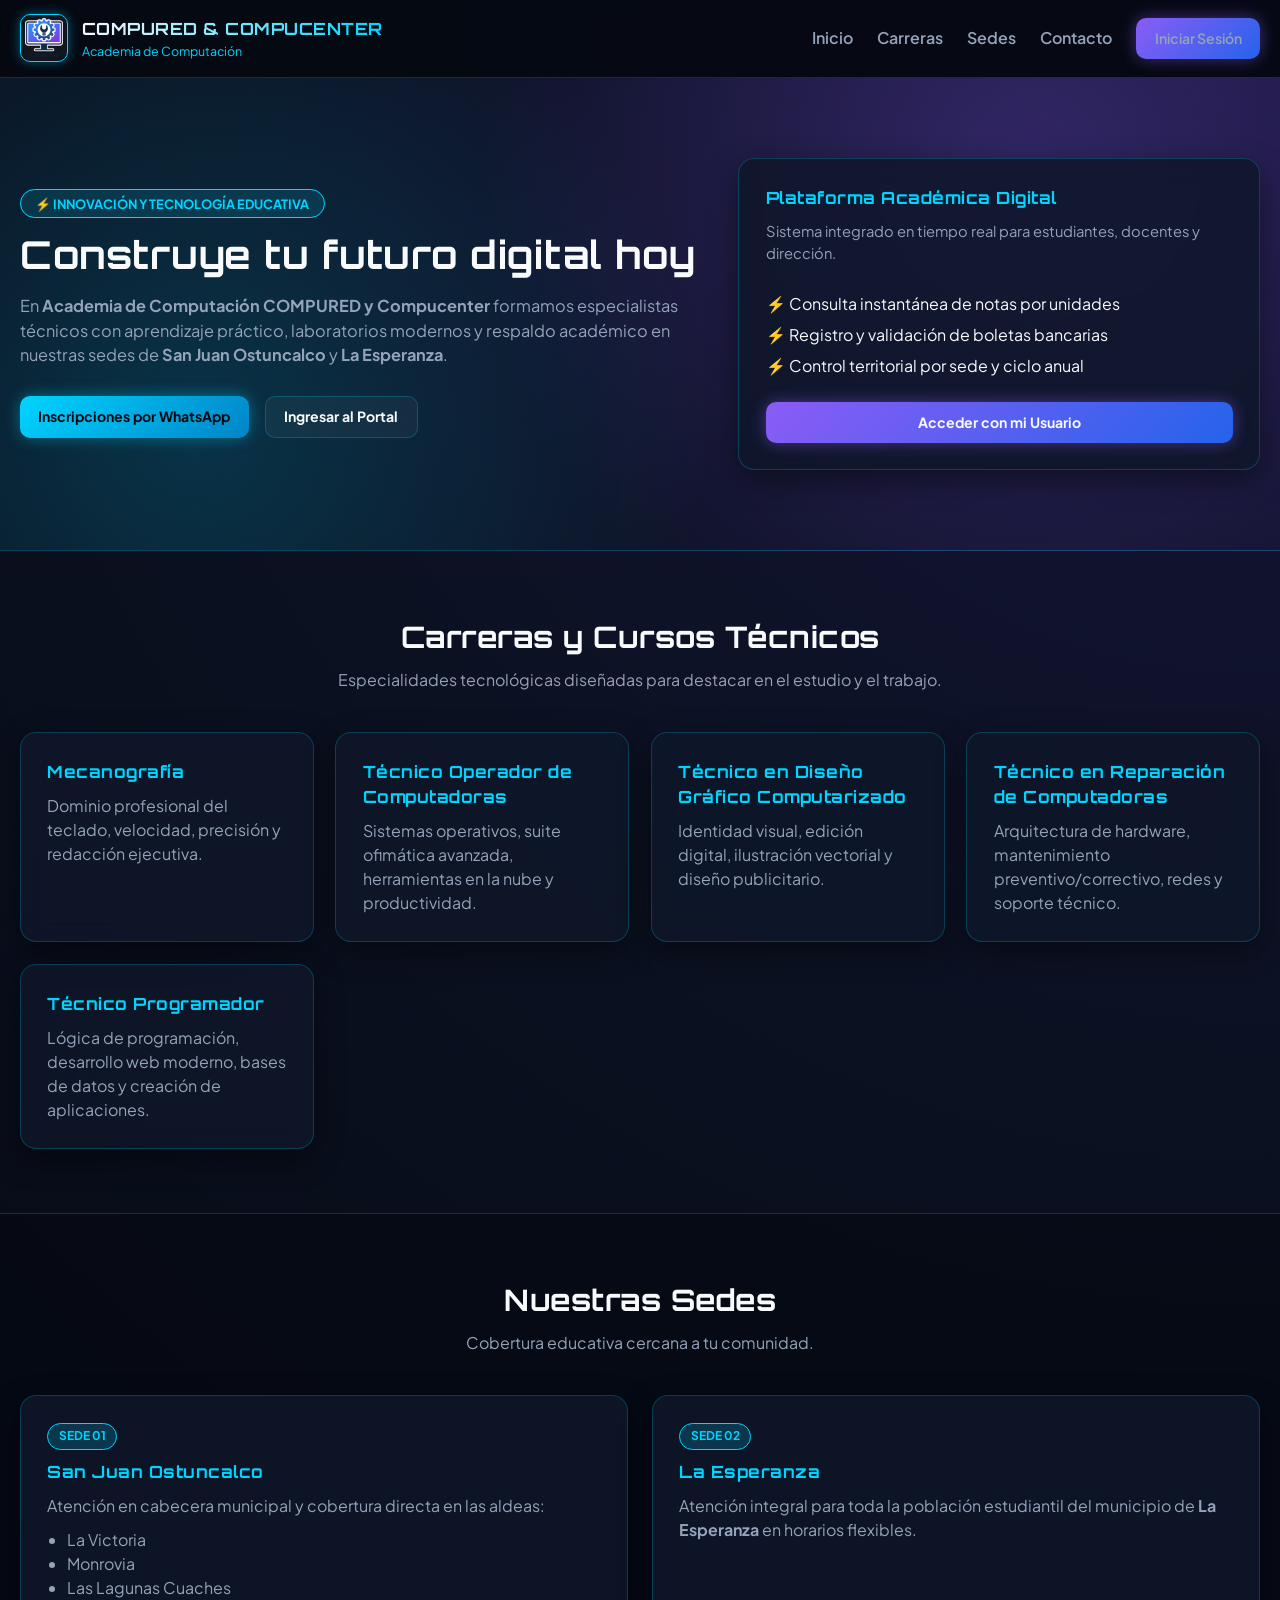
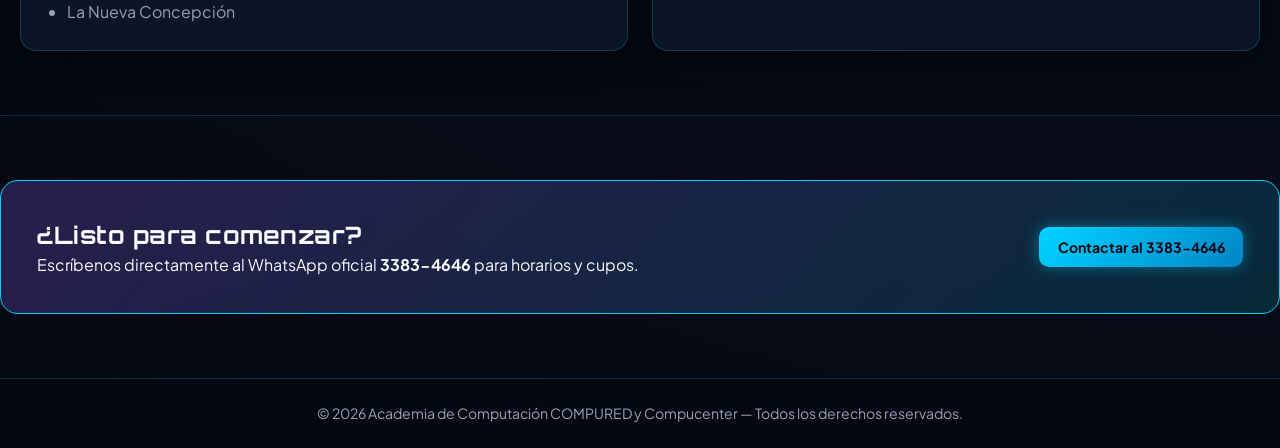
==== index.html @ 8391d51a "Primera version" ====
<!DOCTYPE html>
<html lang="es">
<head>
  <meta charset="UTF-8" />
  <meta name="viewport" content="width=device-width, initial-scale=1.0" />
  <title>Academia de Computación COMPURED y Compucenter</title>
  <link rel="stylesheet" href="styles.css" />
</head>
<body>

  <header class="navbar">
    <div class="container nav-content">
      <a href="index.html" class="brand">
        <img src="logo.png" alt="Logo COMPURED y Compucenter" class="brand-img" />
        <div>
          <h1>COMPURED &amp; COMPUCENTER</h1>
          <span>Academia de Computación</span>
        </div>
      </a>

      <nav class="nav-links">
        <a href="#inicio">Inicio</a>
        <a href="#cursos">Carreras</a>
        <a href="#sedes">Sedes</a>
        <a href="#contacto">Contacto</a>
        <a href="login.html" class="btn btn-primary">Iniciar Sesión</a>
      </nav>
    </div>
  </header>

  <section id="inicio" class="hero">
    <div class="container hero-grid">
      <div>
        <span class="pill">⚡ INNOVACIÓN Y TECNOLOGÍA EDUCATIVA</span>
        <h2>Construye tu futuro digital hoy</h2>
        <p>
          En <strong>Academia de Computación COMPURED y Compucenter</strong> formamos especialistas
          técnicos con aprendizaje práctico, laboratorios modernos y respaldo académico en nuestras
          sedes de <strong>San Juan Ostuncalco</strong> y <strong>La Esperanza</strong>.
        </p>
        <div class="hero-buttons">
          <a href="https://wa.me/50233834646?text=Hola,%20deseo%20información%20sobre%20inscripciones%20en%20COMPURED%20y%20Compucenter" target="_blank" class="btn btn-cyan">
            Inscripciones por WhatsApp
          </a>
          <a href="login.html" class="btn btn-outline">Ingresar al Portal</a>
        </div>
      </div>

      <div class="hero-card">
        <h3>Plataforma Académica Digital</h3>
        <p style="color:var(--muted);font-size:0.92rem;">Sistema integrado en tiempo real para estudiantes, docentes y dirección.</p>
        <ul class="check-list">
          <li>Consulta instantánea de notas por unidades</li>
          <li>Registro y validación de boletas bancarias</li>
          <li>Control territorial por sede y ciclo anual</li>
        </ul>
        <a href="login.html" class="btn btn-primary btn-block">Acceder con mi Usuario</a>
      </div>
    </div>
  </section>

  <section id="cursos" class="section">
    <div class="container">
      <h2 class="section-title">Carreras y Cursos Técnicos</h2>
      <p class="section-subtitle">Especialidades tecnológicas diseñadas para destacar en el estudio y el trabajo.</p>
      <div class="cards-grid">
        <div class="card">
          <h3>Mecanografía</h3>
          <p style="color:var(--muted);">Dominio profesional del teclado, velocidad, precisión y redacción ejecutiva.</p>
        </div>
        <div class="card">
          <h3>Técnico Operador de Computadoras</h3>
          <p style="color:var(--muted);">Sistemas operativos, suite ofimática avanzada, herramientas en la nube y productividad.</p>
        </div>
        <div class="card">
          <h3>Técnico en Diseño Gráfico Computarizado</h3>
          <p style="color:var(--muted);">Identidad visual, edición digital, ilustración vectorial y diseño publicitario.</p>
        </div>
        <div class="card">
          <h3>Técnico en Reparación de Computadoras</h3>
          <p style="color:var(--muted);">Arquitectura de hardware, mantenimiento preventivo/correctivo, redes y soporte técnico.</p>
        </div>
        <div class="card">
          <h3>Técnico Programador</h3>
          <p style="color:var(--muted);">Lógica de programación, desarrollo web moderno, bases de datos y creación de aplicaciones.</p>
        </div>
      </div>
    </div>
  </section>

  <section id="sedes" class="section bg-dark-alt">
    <div class="container">
      <h2 class="section-title">Nuestras Sedes</h2>
      <p class="section-subtitle">Cobertura educativa cercana a tu comunidad.</p>
      <div class="sedes-grid">
        <div class="card sede-card">
          <span class="badge badge-sede">SEDE 01</span>
          <h3 style="margin-top:0.6rem;">San Juan Ostuncalco</h3>
          <p style="color:var(--muted);">Atención en cabecera municipal y cobertura directa en las aldeas:</p>
          <ul>
            <li>La Victoria</li>
            <li>Monrovia</li>
            <li>Las Lagunas Cuaches</li>
            <li>La Nueva Concepción</li>
          </ul>
        </div>
        <div class="card sede-card">
          <span class="badge badge-sede">SEDE 02</span>
          <h3 style="margin-top:0.6rem;">La Esperanza</h3>
          <p style="color:var(--muted);">Atención integral para toda la población estudiantil del municipio de <strong>La Esperanza</strong> en horarios flexibles.</p>
        </div>
      </div>
    </div>
  </section>

  <section id="contacto" class="section">
    <div class="container contact-box">
      <div>
        <h2>¿Listo para comenzar?</h2>
        <p style="color:var(--white);">Escríbenos directamente al WhatsApp oficial <strong>3383-4646</strong> para horarios y cupos.</p>
      </div>
      <a href="https://wa.me/50233834646?text=Hola,%20quisiera%20consultar%20horarios%20e%20inscripciones." target="_blank" class="btn btn-cyan">
        Contactar al 3383-4646
      </a>
    </div>
  </section>

  <footer class="footer">
    <div class="container">
      <p>© 2026 Academia de Computación COMPURED y Compucenter — Todos los derechos reservados.</p>
    </div>
  </footer>

</body>
</html>
---- styles.css ----
@import url('https://fonts.googleapis.com/css2?family=Orbitron:wght@600;800&family=Plus+Jakarta+Sans:wght@400;500;600;700&display=swap');

:root {
  --bg-black: #050811;
  --bg-navy: #0b1121;
  --bg-card: rgba(15, 23, 42, 0.85);
  --purple: #8b5cf6;
  --purple-glow: rgba(139, 92, 246, 0.45);
  --cyan: #00d4ff;
  --cyan-glow: rgba(0, 212, 255, 0.4);
  --white: #f8fafc;
  --muted: #94a3b8;
  --border: rgba(0, 212, 255, 0.22);
  --success: #10b981;
  --danger: #ef4444;
  --warning: #f59e0b;
}

* { box-sizing: border-box; margin: 0; padding: 0; font-family: 'Plus Jakarta Sans', sans-serif; }
body {
  background: radial-gradient(circle at top right, #17153b 0%, var(--bg-navy) 45%, var(--bg-black) 100%);
  color: var(--white);
  min-height: 100vh;
  line-height: 1.5;
}
h1, h2, h3, .tech-font { font-family: 'Orbitron', sans-serif; letter-spacing: 0.5px; }
.oculto { display: none !important; }
.container { max-width: 1280px; margin: 0 auto; padding: 0 1.25rem; }

::-webkit-scrollbar { width: 8px; height: 8px; }
::-webkit-scrollbar-track { background: var(--bg-black); }
::-webkit-scrollbar-thumb { background: linear-gradient(var(--purple), var(--cyan)); border-radius: 4px; }

.navbar {
  background: rgba(5, 8, 17, 0.88);
  backdrop-filter: blur(12px);
  border-bottom: 1px solid var(--border);
  position: sticky; top: 0; z-index: 100;
}
.nav-content { display: flex; justify-content: space-between; align-items: center; padding: 0.9rem 1.25rem; flex-wrap: wrap; gap: 1rem; }
.brand { display: flex; align-items: center; gap: 0.85rem; text-decoration: none; }
.brand-img {
  width: 48px; height: 48px; object-fit: contain; border-radius: 10px;
  border: 1px solid var(--cyan); box-shadow: 0 0 12px var(--cyan-glow); background: rgba(255,255,255,0.05); padding: 3px;
}
.brand h1 { font-size: 1.05rem; background: linear-gradient(90deg, var(--white), var(--cyan)); -webkit-background-clip: text; -webkit-text-fill-color: transparent; }
.brand span { font-size: 0.78rem; color: var(--cyan); display: block; }
.nav-links { display: flex; align-items: center; gap: 1.5rem; flex-wrap: wrap; }
.nav-links a { text-decoration: none; color: var(--muted); font-weight: 600; transition: 0.25s; }
.nav-links a:hover { color: var(--cyan); text-shadow: 0 0 8px var(--cyan-glow); }

.btn {
  padding: 0.6rem 1.15rem; border: none; border-radius: 10px; font-weight: 700; cursor: pointer;
  text-decoration: none; display: inline-flex; align-items: center; justify-content: center; gap: 0.5rem;
  font-size: 0.88rem; transition: all 0.25s ease;
}
.btn-sm { padding: 0.38rem 0.75rem; font-size: 0.8rem; }
.btn-block { width: 100%; }
.btn-primary {
  background: linear-gradient(135deg, var(--purple), #2563eb);
  color: var(--white);
  box-shadow: 0 0 16px var(--purple-glow);
}
.btn-primary:hover { transform: translateY(-2px); box-shadow: 0 0 24px var(--cyan-glow); }
.btn-cyan {
  background: linear-gradient(135deg, var(--cyan), #0284c7);
  color: var(--bg-black);
  box-shadow: 0 0 15px var(--cyan-glow);
}
.btn-success { background: linear-gradient(135deg, #10b981, #059669); color: var(--white); }
.btn-danger { background: linear-gradient(135deg, #ef4444, #b91c1c); color: var(--white); }
.btn-outline { background: rgba(255,255,255,0.04); border: 1px solid var(--border); color: var(--white); }
.btn-outline:hover { border-color: var(--cyan); color: var(--cyan); }
.btn-link { background: none; border: none; color: var(--cyan); text-decoration: underline; cursor: pointer; font-size: 0.88rem; }

.badge { padding: 0.22rem 0.65rem; border-radius: 999px; font-size: 0.75rem; font-weight: 700; display: inline-block; }
.badge-rol { background: rgba(139, 92, 246, 0.25); color: #ddd6fe; border: 1px solid var(--purple); }
.badge-sede { background: rgba(0, 212, 255, 0.18); color: var(--cyan); border: 1px solid var(--cyan); }
.badge-green { background: rgba(16, 185, 129, 0.2); color: #6ee7b7; border: 1px solid #10b981; }
.badge-red { background: rgba(239, 68, 68, 0.2); color: #fca5a5; border: 1px solid #ef4444; }
.badge-yellow { background: rgba(245, 158, 11, 0.2); color: #fcd34d; border: 1px solid #f59e0b; }

.hero {
  padding: 5rem 0;
  background: radial-gradient(circle at 80% 20%, rgba(139, 92, 246, 0.25), transparent 50%),
              radial-gradient(circle at 15% 75%, rgba(0, 212, 255, 0.18), transparent 45%);
  border-bottom: 1px solid var(--border);
}
.hero-grid { display: grid; grid-template-columns: 1.3fr 1fr; gap: 2.5rem; align-items: center; }
.pill {
  background: rgba(0, 212, 255, 0.12); border: 1px solid var(--cyan); color: var(--cyan);
  padding: 0.35rem 0.9rem; border-radius: 999px; font-size: 0.8rem; font-weight: 700;
}
.hero h2 { font-size: 2.4rem; margin: 1rem 0; line-height: 1.25; }
.hero p { color: var(--muted); margin-bottom: 1.75rem; font-size: 1.02rem; }
.hero-buttons { display: flex; gap: 1rem; flex-wrap: wrap; }
.hero-card, .card {
  background: var(--bg-card);
  backdrop-filter: blur(12px);
  border: 1px solid var(--border);
  padding: 1.65rem;
  border-radius: 16px;
  box-shadow: 0 10px 30px rgba(0, 0, 0, 0.45);
  transition: 0.3s;
}
.card:hover { border-color: var(--purple); box-shadow: 0 0 22px rgba(139, 92, 246, 0.25); }
.hero-card h3, .card h3 { color: var(--cyan); margin-bottom: 0.6rem; font-size: 1.05rem; }
.check-list { list-style: none; margin: 1rem 0 1.5rem; color: var(--white); }
.check-list li { margin-bottom: 0.45rem; }
.check-list li::before { content: "⚡ "; color: var(--cyan); }

.section { padding: 4rem 0; }
.bg-dark-alt { background: rgba(5, 8, 17, 0.65); border-top: 1px solid var(--border); border-bottom: 1px solid var(--border); }
.section-title { text-align: center; font-size: 1.85rem; margin-bottom: 0.5rem; }
.section-subtitle { text-align: center; color: var(--muted); margin-bottom: 2.5rem; }
.cards-grid { display: grid; grid-template-columns: repeat(auto-fit, minmax(250px, 1fr)); gap: 1.35rem; }
.sedes-grid { display: grid; grid-template-columns: repeat(auto-fit, minmax(310px, 1fr)); gap: 1.5rem; }
.sede-card ul { margin-left: 1.25rem; margin-top: 0.6rem; color: var(--muted); }
.contact-box {
  background: linear-gradient(135deg, rgba(139, 92, 246, 0.25), rgba(0, 212, 255, 0.15));
  border: 1px solid var(--cyan); padding: 2.25rem; border-radius: 18px;
  display: flex; justify-content: space-between; align-items: center; flex-wrap: wrap; gap: 1rem;
}
.footer { background: var(--bg-black); border-top: 1px solid var(--border); color: var(--muted); text-align: center; padding: 1.5rem 0; font-size: 0.88rem; }

.login-wrapper { min-height: 85vh; display: grid; place-items: center; padding: 1.5rem; }
.login-card {
  background: var(--bg-card); backdrop-filter: blur(16px); border: 1px solid var(--cyan);
  box-shadow: 0 0 35px rgba(0, 212, 255, 0.18);
  width: 100%; max-width: 430px; padding: 2.2rem; border-radius: 18px;
}
.login-help { margin-top: 1.25rem; text-align: center; border-top: 1px solid var(--border); padding-top: 1rem; }
.recuperar-box {
  margin-top: 0.85rem; background: rgba(5, 8, 17, 0.7); border: 1px solid var(--border);
  padding: 1rem; border-radius: 10px; display: flex; flex-direction: column; gap: 0.6rem; text-align: left;
}

.app-layout { display: flex; min-height: 100vh; }
.sidebar {
  width: 270px;
  background: rgba(5, 8, 17, 0.96);
  border-right: 1px solid var(--border);
  display: flex; flex-direction: column;
  transition: width 0.3s ease, transform 0.3s ease;
  position: sticky; top: 0; height: 100vh; z-index: 120;
}
.sidebar.colapsado { width: 78px; }
.sidebar.colapsado .hide-on-collapse { display: none; }
.sidebar-header {
  padding: 1.1rem; border-bottom: 1px solid var(--border);
  display: flex; align-items: center; justify-content: space-between; gap: 0.5rem;
}
.btn-toggle-sidebar {
  background: rgba(0, 212, 255, 0.12); border: 1px solid var(--cyan); color: var(--cyan);
  width: 34px; height: 34px; border-radius: 8px; cursor: pointer; font-weight: bold; flex-shrink: 0;
}
.sidebar-menu { flex: 1; padding: 1rem 0.7rem; display: flex; flex-direction: column; gap: 0.45rem; overflow-y: auto; }
.menu-item {
  width: 100%; background: transparent; border: 1px solid transparent; color: var(--muted);
  padding: 0.75rem 0.9rem; border-radius: 10px; cursor: pointer;
  display: flex; align-items: center; gap: 0.8rem; font-weight: 600; font-size: 0.9rem; text-align: left;
  transition: 0.2s;
}
.menu-item:hover { background: rgba(139, 92, 246, 0.15); color: var(--white); border-color: rgba(139, 92, 246, 0.4); }
.menu-item.active {
  background: linear-gradient(90deg, rgba(139, 92, 246, 0.35), rgba(0, 212, 255, 0.2));
  color: var(--cyan); border-color: var(--cyan); box-shadow: 0 0 14px rgba(0, 212, 255, 0.2);
}
.menu-icon { font-size: 1.15rem; width: 24px; text-align: center; flex-shrink: 0; }
.sidebar-footer { padding: 1rem 0.75rem; border-top: 1px solid var(--border); display: flex; flex-direction: column; gap: 0.5rem; }

.main-workspace { flex: 1; display: flex; flex-direction: column; min-width: 0; }
.topbar {
  background: rgba(11, 17, 33, 0.85); backdrop-filter: blur(10px);
  border-bottom: 1px solid var(--border); padding: 0.85rem 1.5rem;
  display: flex; justify-content: space-between; align-items: center; flex-wrap: wrap; gap: 1rem;
}
.session-info { display: flex; align-items: center; gap: 0.6rem; flex-wrap: wrap; font-size: 0.9rem; }
.workspace-content { padding: 1.5rem; flex: 1; }

.form-group { margin-bottom: 0.9rem; }
.form-group label { display: block; font-size: 0.83rem; font-weight: 600; color: var(--cyan); margin-bottom: 0.3rem; }
input, select {
  width: 100%; padding: 0.58rem 0.8rem;
  background: rgba(5, 8, 17, 0.85); border: 1px solid var(--border);
  border-radius: 8px; color: var(--white); font-size: 0.9rem;
}
input:focus, select:focus { outline: none; border-color: var(--cyan); box-shadow: 0 0 10px var(--cyan-glow); }
.form-grid { display: grid; grid-template-columns: repeat(auto-fit, minmax(210px, 1fr)); gap: 0.8rem; }

.panel-header { display: flex; justify-content: space-between; align-items: center; flex-wrap: wrap; gap: 0.85rem; margin-bottom: 1.2rem; }
.panel-actions { display: flex; gap: 0.6rem; flex-wrap: wrap; align-items: center; }
.search-input { width: 270px; }

.table-responsive { overflow-x: auto; border-radius: 10px; border: 1px solid var(--border); }
.table { width: 100%; border-collapse: collapse; font-size: 0.88rem; }
.table th, .table td { padding: 0.72rem 0.7rem; border-bottom: 1px solid rgba(255,255,255,0.07); text-align: left; }
.table th { background: rgba(139, 92, 246, 0.18); color: var(--cyan); font-weight: 700; text-transform: uppercase; font-size: 0.78rem; }
.table tr:hover td { background: rgba(0, 212, 255, 0.04); }
.nota-input { width: 66px; padding: 0.35rem; text-align: center; }

.nota-aprobada { color: #34d399; font-weight: 800; text-shadow: 0 0 8px rgba(52, 211, 153, 0.35); }
.nota-reprobada { color: #f87171; font-weight: 800; text-shadow: 0 0 8px rgba(248, 113, 113, 0.35); }

.finance-cards { display: grid; grid-template-columns: repeat(auto-fit, minmax(220px, 1fr)); gap: 1rem; margin-bottom: 1.5rem; }
.stat-card span { font-size: 0.85rem; color: var(--muted); }
.stat-card.green h2 { color: #34d399; margin-top: 0.3rem; }
.stat-card.red h2 { color: #f87171; margin-top: 0.3rem; }
.stat-card.blue h2 { color: var(--cyan); margin-top: 0.3rem; }

.student-header { display: flex; justify-content: space-between; align-items: center; flex-wrap: wrap; gap: 1rem; margin-bottom: 1.5rem; }
.alert-lock { background: rgba(239, 68, 68, 0.14); border: 1px solid #ef4444; color: #fecaca; padding: 1.35rem; border-radius: 12px; }

.modal { position: fixed; inset: 0; background: rgba(2, 6, 23, 0.82); backdrop-filter: blur(6px); display: grid; place-items: center; padding: 1rem; z-index: 200; overflow-y: auto; }
.modal-content { background: #0f172a; border: 1px solid var(--cyan); box-shadow: 0 0 30px rgba(0, 212, 255, 0.25); width: 100%; max-width: 560px; padding: 1.65rem; border-radius: 14px; }
.modal-lg { max-width: 860px; }
.modal-footer { display: flex; justify-content: flex-end; gap: 0.6rem; margin-top: 1.35rem; }
.ticket-box { border: 2px dashed var(--cyan); padding: 1.35rem; border-radius: 12px; background: rgba(5, 8, 17, 0.6); }
.cred-highlight { background: rgba(139, 92, 246, 0.2); border: 1px solid var(--purple); padding: 0.85rem; border-radius: 10px; margin: 0.85rem 0; font-size: 1.05rem; }

.loader { position: fixed; inset: 0; background: rgba(5, 8, 17, 0.88); display: flex; flex-direction: column; align-items: center; justify-content: center; z-index: 300; }
.spinner { width: 46px; height: 46px; border: 4px solid rgba(139, 92, 246, 0.25); border-top-color: var(--cyan); border-radius: 50%; animation: spin 0.8s linear infinite; margin-bottom: 0.6rem; }
@keyframes spin { to { transform: rotate(360deg); } }

@media (max-width: 860px) {
  .hero-grid { grid-template-columns: 1fr; }
  .sidebar { position: fixed; left: 0; top: 0; transform: translateX(0); }
  .sidebar.colapsado { transform: translateX(-100%); width: 260px; }
  .search-input { width: 100%; }
}

@media print {
  .no-print, .sidebar, .topbar { display: none !important; }
  body { background: #fff !important; color: #000 !important; }
  .card, .ticket-box { background: #fff !important; color: #000 !important; border: 1px solid #000 !important; box-shadow: none !important; }
  .table th, .table td { color: #000 !important; border-color: #ccc !important; }
}
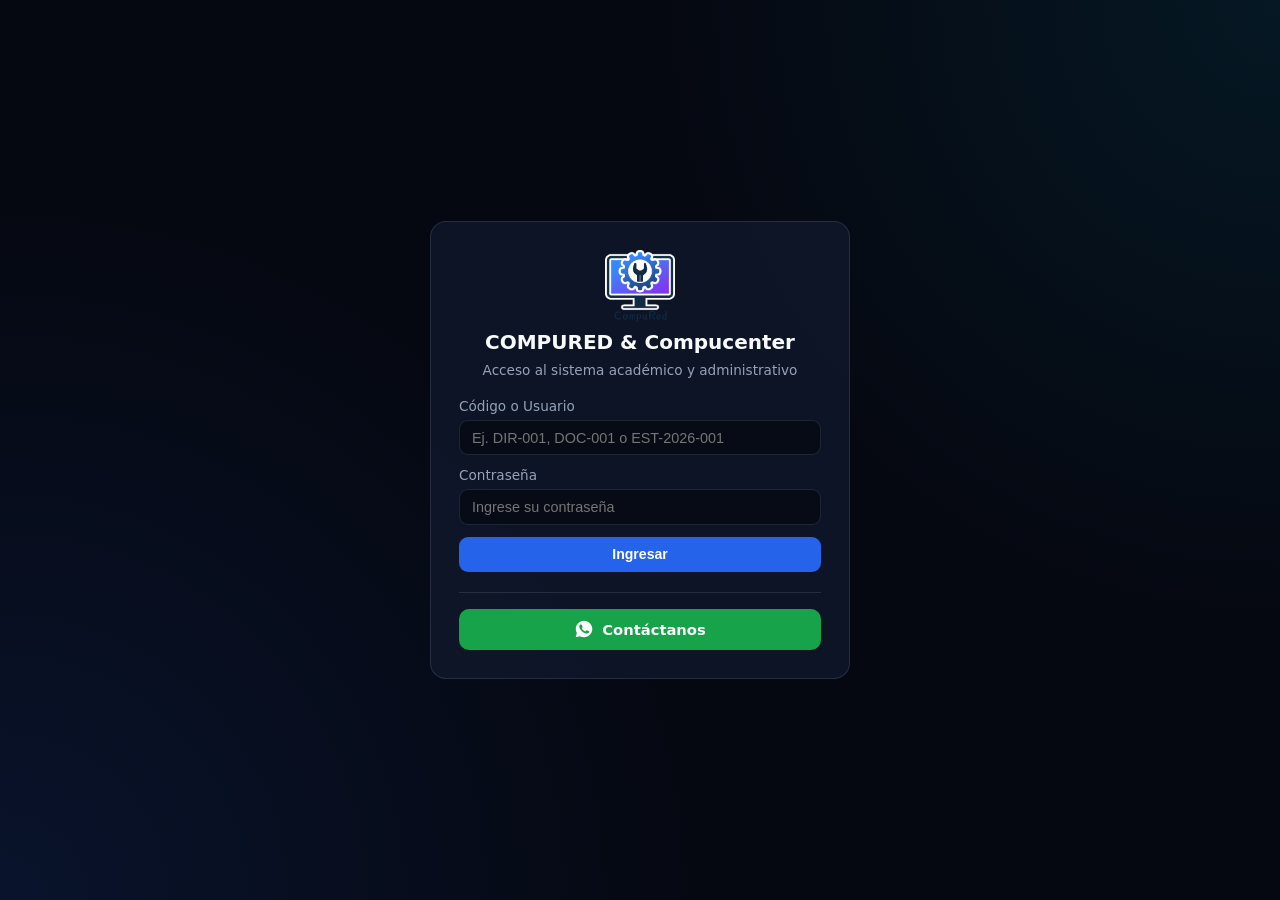
==== commit 3797245a: "se agrego funciones de boleta de 8 digitos" ====
--- a/index.html
+++ b/index.html
@@ -3,133 +3,137 @@
 <head>
   <meta charset="UTF-8" />
   <meta name="viewport" content="width=device-width, initial-scale=1.0" />
-  <title>Academia de Computación COMPURED y Compucenter</title>
+  <meta name="theme-color" content="#050811" />
+  <link rel="manifest" href="manifest.json" />
+  <link rel="icon" type="image/png" href="logo.png" />
+  <link rel="apple-touch-icon" href="logo.png" />
+  <title>COMPURED y Compucenter — Portal de Acceso</title>
   <link rel="stylesheet" href="styles.css" />
+  <style>
+    .login-wrapper {
+      min-height: 100vh;
+      display: flex;
+      align-items: center;
+      justify-content: center;
+      padding: 1rem;
+    }
+    .login-card {
+      width: 100%;
+      max-width: 420px;
+      padding: 1.75rem;
+      border-radius: 16px;
+      background: rgba(15, 23, 42, 0.9);
+      border: 1px solid var(--border);
+    }
+    .login-brand {
+      display: flex;
+      flex-direction: column;
+      align-items: center;
+      text-align: center;
+      gap: 0.5rem;
+      margin-bottom: 1.25rem;
+    }
+    .login-brand img {
+      width: 72px;
+      height: 72px;
+      object-fit: contain;
+    }
+    .login-brand h1 {
+      margin: 0;
+      font-size: 1.25rem;
+      color: var(--white);
+    }
+    .login-brand p {
+      margin: 0;
+      font-size: 0.85rem;
+      color: var(--muted);
+    }
+    .whatsapp-contact-box {
+      margin-top: 1.25rem;
+      padding-top: 1rem;
+      border-top: 1px solid var(--border);
+      display: flex;
+      justify-content: center;
+    }
+    .btn-whatsapp-contacto {
+      display: inline-flex;
+      align-items: center;
+      justify-content: center;
+      gap: 0.5rem;
+      padding: 0.65rem 1.25rem;
+      border-radius: 10px;
+      background: #16a34a;
+      color: #ffffff;
+      font-weight: 600;
+      font-size: 0.92rem;
+      text-decoration: none;
+      width: 100%;
+      transition: background 0.2s ease;
+    }
+    .btn-whatsapp-contacto:hover {
+      background: #15803d;
+    }
+  </style>
 </head>
 <body>
-
-  <header class="navbar">
-    <div class="container nav-content">
-      <a href="index.html" class="brand">
-        <img src="logo.png" alt="Logo COMPURED y Compucenter" class="brand-img" />
-        <div>
-          <h1>COMPURED &amp; COMPUCENTER</h1>
-          <span>Academia de Computación</span>
-        </div>
-      </a>
-
-      <nav class="nav-links">
-        <a href="#inicio">Inicio</a>
-        <a href="#cursos">Carreras</a>
-        <a href="#sedes">Sedes</a>
-        <a href="#contacto">Contacto</a>
-        <a href="login.html" class="btn btn-primary">Iniciar Sesión</a>
-      </nav>
-    </div>
-  </header>
-
-  <section id="inicio" class="hero">
-    <div class="container hero-grid">
-      <div>
-        <span class="pill">⚡ INNOVACIÓN Y TECNOLOGÍA EDUCATIVA</span>
-        <h2>Construye tu futuro digital hoy</h2>
-        <p>
-          En <strong>Academia de Computación COMPURED y Compucenter</strong> formamos especialistas
-          técnicos con aprendizaje práctico, laboratorios modernos y respaldo académico en nuestras
-          sedes de <strong>San Juan Ostuncalco</strong> y <strong>La Esperanza</strong>.
-        </p>
-        <div class="hero-buttons">
-          <a href="https://wa.me/50233834646?text=Hola,%20deseo%20información%20sobre%20inscripciones%20en%20COMPURED%20y%20Compucenter" target="_blank" class="btn btn-cyan">
-            Inscripciones por WhatsApp
-          </a>
-          <a href="login.html" class="btn btn-outline">Ingresar al Portal</a>
-        </div>
+  <div class="login-wrapper">
+    <div class="card login-card">
+      <div class="login-brand">
+        <img src="logo.png" alt="Logo COMPURED y Compucenter" />
+        <h1>COMPURED &amp; Compucenter</h1>
+        <p>Acceso al sistema académico y administrativo</p>
       </div>
 
-      <div class="hero-card">
-        <h3>Plataforma Académica Digital</h3>
-        <p style="color:var(--muted);font-size:0.92rem;">Sistema integrado en tiempo real para estudiantes, docentes y dirección.</p>
-        <ul class="check-list">
-          <li>Consulta instantánea de notas por unidades</li>
-          <li>Registro y validación de boletas bancarias</li>
-          <li>Control territorial por sede y ciclo anual</li>
-        </ul>
-        <a href="login.html" class="btn btn-primary btn-block">Acceder con mi Usuario</a>
+      <form id="formLogin" onsubmit="iniciarSesionForm(event)">
+        <div class="form-group">
+          <label for="loginUsuario">Código o Usuario</label>
+          <input type="text" id="loginUsuario" placeholder="Ej. DIR-001, DOC-001 o EST-2026-001" required />
+        </div>
+        <div class="form-group">
+          <label for="loginPassword">Contraseña</label>
+          <input type="password" id="loginPassword" placeholder="Ingrese su contraseña" required />
+        </div>
+        <button type="submit" class="btn btn-primary btn-block">Ingresar</button>
+      </form>
+
+      <div class="whatsapp-contact-box">
+        <a
+          href="https://wa.me/50233834646?text=Hola%2C%20deseo%20informaci%C3%B3n%20sobre%20COMPURED%20y%20Compucenter."
+          target="_blank"
+          rel="noopener noreferrer"
+          class="btn-whatsapp-contacto"
+        >
+          <svg width="20" height="20" viewBox="0 0 24 24" fill="currentColor" aria-hidden="true">
+            <path d="M12.04 2C6.58 2 2.13 6.45 2.13 11.91c0 1.75.46 3.45 1.32 4.95L2.05 22l5.25-1.38c1.45.79 3.08 1.21 4.74 1.21 5.46 0 9.91-4.45 9.91-9.91C21.95 6.45 17.5 2 12.04 2zm5.82 14.02c-.24.68-1.4 1.3-1.92 1.38-.5.08-1.13.11-1.82-.11-.42-.13-.96-.31-1.65-.61-2.9-1.25-4.79-4.18-4.94-4.37-.15-.19-1.18-1.57-1.18-3s.75-2.13 1.02-2.42c.27-.29.59-.36.79-.36.2 0 .4 0 .57.01.18.01.43-.07.67.51.24.59.82 2.01.89 2.16.07.15.12.32.02.52-.1.2-.15.32-.29.49-.15.17-.31.38-.44.51-.15.15-.3.31-.13.6.17.29.76 1.25 1.63 2.02 1.12 1 2.06 1.31 2.35 1.46.29.15.46.12.63-.07.17-.2.73-.85.92-1.14.2-.29.39-.24.66-.15.27.1 1.71.81 2 .95.29.15.49.22.56.34.07.12.07.7-.17 1.38z"/>
+          </svg>
+          <span>Contáctanos</span>
+        </a>
       </div>
     </div>
-  </section>
+  </div>
 
-  <section id="cursos" class="section">
-    <div class="container">
-      <h2 class="section-title">Carreras y Cursos Técnicos</h2>
-      <p class="section-subtitle">Especialidades tecnológicas diseñadas para destacar en el estudio y el trabajo.</p>
-      <div class="cards-grid">
-        <div class="card">
-          <h3>Mecanografía</h3>
-          <p style="color:var(--muted);">Dominio profesional del teclado, velocidad, precisión y redacción ejecutiva.</p>
-        </div>
-        <div class="card">
-          <h3>Técnico Operador de Computadoras</h3>
-          <p style="color:var(--muted);">Sistemas operativos, suite ofimática avanzada, herramientas en la nube y productividad.</p>
-        </div>
-        <div class="card">
-          <h3>Técnico en Diseño Gráfico Computarizado</h3>
-          <p style="color:var(--muted);">Identidad visual, edición digital, ilustración vectorial y diseño publicitario.</p>
-        </div>
-        <div class="card">
-          <h3>Técnico en Reparación de Computadoras</h3>
-          <p style="color:var(--muted);">Arquitectura de hardware, mantenimiento preventivo/correctivo, redes y soporte técnico.</p>
-        </div>
-        <div class="card">
-          <h3>Técnico Programador</h3>
-          <p style="color:var(--muted);">Lógica de programación, desarrollo web moderno, bases de datos y creación de aplicaciones.</p>
-        </div>
-      </div>
-    </div>
-  </section>
+  <div id="loader" class="loader oculto"><div class="spinner"></div><p>Validando acceso...</p></div>
 
-  <section id="sedes" class="section bg-dark-alt">
-    <div class="container">
-      <h2 class="section-title">Nuestras Sedes</h2>
-      <p class="section-subtitle">Cobertura educativa cercana a tu comunidad.</p>
-      <div class="sedes-grid">
-        <div class="card sede-card">
-          <span class="badge badge-sede">SEDE 01</span>
-          <h3 style="margin-top:0.6rem;">San Juan Ostuncalco</h3>
-          <p style="color:var(--muted);">Atención en cabecera municipal y cobertura directa en las aldeas:</p>
-          <ul>
-            <li>La Victoria</li>
-            <li>Monrovia</li>
-            <li>Las Lagunas Cuaches</li>
-            <li>La Nueva Concepción</li>
-          </ul>
-        </div>
-        <div class="card sede-card">
-          <span class="badge badge-sede">SEDE 02</span>
-          <h3 style="margin-top:0.6rem;">La Esperanza</h3>
-          <p style="color:var(--muted);">Atención integral para toda la población estudiantil del municipio de <strong>La Esperanza</strong> en horarios flexibles.</p>
-        </div>
-      </div>
-    </div>
-  </section>
-
-  <section id="contacto" class="section">
-    <div class="container contact-box">
-      <div>
-        <h2>¿Listo para comenzar?</h2>
-        <p style="color:var(--white);">Escríbenos directamente al WhatsApp oficial <strong>3383-4646</strong> para horarios y cupos.</p>
-      </div>
-      <a href="https://wa.me/50233834646?text=Hola,%20quisiera%20consultar%20horarios%20e%20inscripciones." target="_blank" class="btn btn-cyan">
-        Contactar al 3383-4646
-      </a>
-    </div>
-  </section>
-
-  <footer class="footer">
-    <div class="container">
-      <p>© 2026 Academia de Computación COMPURED y Compucenter — Todos los derechos reservados.</p>
-    </div>
-  </footer>
-
+  <script src="api.js"></script>
+  <script>
+    async function iniciarSesionForm(e) {
+      e.preventDefault();
+      try {
+        const usuario = document.getElementById("loginUsuario").value.trim();
+        const password = document.getElementById("loginPassword").value.trim();
+        const res = await llamarAPI("login", { usuario, password }, false);
+        guardarSesion(res);
+        if (res.rol === "Director") {
+          window.location.href = "director.html";
+        } else if (res.rol === "Docente") {
+          window.location.href = "docente.html";
+        } else {
+          window.location.href = "estudiante.html";
+        }
+      } catch (err) {
+        alert(err.message);
+      }
+    }
+  </script>
 </body>
 </html>
--- a/styles.css
+++ b/styles.css
@@ -1,237 +1,425 @@
-@import url('https://fonts.googleapis.com/css2?family=Orbitron:wght@600;800&family=Plus+Jakarta+Sans:wght@400;500;600;700&display=swap');
-
 :root {
-  --bg-black: #050811;
-  --bg-navy: #0b1121;
-  --bg-card: rgba(15, 23, 42, 0.85);
-  --purple: #8b5cf6;
-  --purple-glow: rgba(139, 92, 246, 0.45);
-  --cyan: #00d4ff;
-  --cyan-glow: rgba(0, 212, 255, 0.4);
+  --bg: #050811;
+  --surface: rgba(15, 23, 42, 0.85);
+  --surface-2: rgba(30, 41, 59, 0.75);
+  --border: rgba(148, 163, 184, 0.18);
   --white: #f8fafc;
   --muted: #94a3b8;
-  --border: rgba(0, 212, 255, 0.22);
-  --success: #10b981;
-  --danger: #ef4444;
-  --warning: #f59e0b;
-}
-
-* { box-sizing: border-box; margin: 0; padding: 0; font-family: 'Plus Jakarta Sans', sans-serif; }
+  --cyan: #00d4ff;
+  --blue: #2563eb;
+  --green: #10b981;
+  --red: #ef4444;
+}
+
+* {
+  box-sizing: border-box;
+  margin: 0;
+  padding: 0;
+}
+
 body {
-  background: radial-gradient(circle at top right, #17153b 0%, var(--bg-navy) 45%, var(--bg-black) 100%);
+  font-family: "Segoe UI", system-ui, -apple-system, sans-serif;
+  background: radial-gradient(circle at top right, rgba(0, 212, 255, 0.08), transparent 40%),
+              radial-gradient(circle at bottom left, rgba(37, 99, 235, 0.12), transparent 45%),
+              var(--bg);
   color: var(--white);
   min-height: 100vh;
-  line-height: 1.5;
-}
-h1, h2, h3, .tech-font { font-family: 'Orbitron', sans-serif; letter-spacing: 0.5px; }
-.oculto { display: none !important; }
-.container { max-width: 1280px; margin: 0 auto; padding: 0 1.25rem; }
-
-::-webkit-scrollbar { width: 8px; height: 8px; }
-::-webkit-scrollbar-track { background: var(--bg-black); }
-::-webkit-scrollbar-thumb { background: linear-gradient(var(--purple), var(--cyan)); border-radius: 4px; }
-
-.navbar {
-  background: rgba(5, 8, 17, 0.88);
-  backdrop-filter: blur(12px);
+}
+
+.oculto {
+  display: none !important;
+}
+
+.app-layout {
+  display: flex;
+  min-height: 100vh;
+}
+
+.sidebar {
+  width: 245px;
+  background: var(--surface);
+  border-right: 1px solid var(--border);
+  display: flex;
+  flex-direction: column;
+  transition: width 0.25s ease;
+  flex-shrink: 0;
+}
+
+.sidebar.colapsado {
+  width: 72px;
+}
+
+.sidebar.colapsado .hide-on-collapse {
+  display: none;
+}
+
+.sidebar-header {
+  display: flex;
+  align-items: center;
+  justify-content: space-between;
+  padding: 1rem;
   border-bottom: 1px solid var(--border);
-  position: sticky; top: 0; z-index: 100;
-}
-.nav-content { display: flex; justify-content: space-between; align-items: center; padding: 0.9rem 1.25rem; flex-wrap: wrap; gap: 1rem; }
-.brand { display: flex; align-items: center; gap: 0.85rem; text-decoration: none; }
+}
+
+.brand {
+  display: flex;
+  align-items: center;
+  gap: 0.65rem;
+}
+
 .brand-img {
-  width: 48px; height: 48px; object-fit: contain; border-radius: 10px;
-  border: 1px solid var(--cyan); box-shadow: 0 0 12px var(--cyan-glow); background: rgba(255,255,255,0.05); padding: 3px;
-}
-.brand h1 { font-size: 1.05rem; background: linear-gradient(90deg, var(--white), var(--cyan)); -webkit-background-clip: text; -webkit-text-fill-color: transparent; }
-.brand span { font-size: 0.78rem; color: var(--cyan); display: block; }
-.nav-links { display: flex; align-items: center; gap: 1.5rem; flex-wrap: wrap; }
-.nav-links a { text-decoration: none; color: var(--muted); font-weight: 600; transition: 0.25s; }
-.nav-links a:hover { color: var(--cyan); text-shadow: 0 0 8px var(--cyan-glow); }
+  width: 40px;
+  height: 40px;
+  object-fit: contain;
+  border-radius: 8px;
+}
+
+.btn-toggle-sidebar {
+  background: transparent;
+  border: 1px solid var(--border);
+  color: var(--white);
+  border-radius: 8px;
+  padding: 0.35rem 0.55rem;
+  cursor: pointer;
+}
+
+.sidebar-menu {
+  padding: 0.75rem;
+  display: flex;
+  flex-direction: column;
+  gap: 0.35rem;
+  flex: 1;
+}
+
+.menu-item {
+  display: flex;
+  align-items: center;
+  gap: 0.75rem;
+  padding: 0.65rem 0.8rem;
+  border-radius: 10px;
+  border: none;
+  background: transparent;
+  color: var(--muted);
+  cursor: pointer;
+  text-align: left;
+  font-size: 0.92rem;
+  transition: all 0.2s ease;
+}
+
+.menu-item:hover {
+  background: rgba(255, 255, 255, 0.05);
+  color: var(--white);
+}
+
+.menu-item.active {
+  background: rgba(0, 212, 255, 0.14);
+  color: var(--cyan);
+  font-weight: 600;
+}
+
+.sidebar-footer {
+  padding: 0.75rem;
+  border-top: 1px solid var(--border);
+  display: flex;
+  flex-direction: column;
+  gap: 0.45rem;
+}
+
+.main-workspace {
+  flex: 1;
+  display: flex;
+  flex-direction: column;
+  min-width: 0;
+}
+
+.topbar {
+  display: flex;
+  align-items: center;
+  justify-content: space-between;
+  padding: 0.75rem 1.25rem;
+  background: var(--surface);
+  border-bottom: 1px solid var(--border);
+  gap: 0.75rem;
+}
+
+.session-info {
+  display: flex;
+  align-items: center;
+  gap: 0.55rem;
+}
+
+.workspace-content {
+  padding: 1.25rem;
+  flex: 1;
+}
+
+.card {
+  background: var(--surface);
+  border: 1px solid var(--border);
+  border-radius: 14px;
+  padding: 1.25rem;
+}
+
+.panel-header {
+  display: flex;
+  align-items: center;
+  justify-content: space-between;
+  gap: 0.75rem;
+  margin-bottom: 1rem;
+  flex-wrap: wrap;
+}
+
+.panel-actions {
+  display: flex;
+  align-items: center;
+  gap: 0.5rem;
+  flex-wrap: wrap;
+}
+
+.form-grid {
+  display: grid;
+  grid-template-columns: repeat(auto-fit, minmax(220px, 1fr));
+  gap: 0.85rem;
+}
+
+.form-group {
+  display: flex;
+  flex-direction: column;
+  gap: 0.35rem;
+  margin-bottom: 0.75rem;
+}
+
+.form-group label {
+  font-size: 0.85rem;
+  color: var(--muted);
+}
+
+input, select, textarea {
+  width: 100%;
+  padding: 0.55rem 0.75rem;
+  border-radius: 9px;
+  border: 1px solid var(--border);
+  background: rgba(5, 8, 17, 0.75);
+  color: var(--white);
+  font-size: 0.9rem;
+}
+
+input:focus, select:focus, textarea:focus {
+  outline: none;
+  border-color: var(--cyan);
+}
+
+.search-input {
+  min-width: 220px;
+}
 
 .btn {
-  padding: 0.6rem 1.15rem; border: none; border-radius: 10px; font-weight: 700; cursor: pointer;
-  text-decoration: none; display: inline-flex; align-items: center; justify-content: center; gap: 0.5rem;
-  font-size: 0.88rem; transition: all 0.25s ease;
-}
-.btn-sm { padding: 0.38rem 0.75rem; font-size: 0.8rem; }
-.btn-block { width: 100%; }
+  display: inline-flex;
+  align-items: center;
+  justify-content: center;
+  gap: 0.35rem;
+  padding: 0.55rem 0.95rem;
+  border-radius: 9px;
+  border: 1px solid transparent;
+  cursor: pointer;
+  font-size: 0.88rem;
+  font-weight: 600;
+  text-decoration: none;
+  transition: all 0.2s ease;
+}
+
+.btn-sm {
+  padding: 0.35rem 0.65rem;
+  font-size: 0.78rem;
+}
+
+.btn-block {
+  width: 100%;
+}
+
 .btn-primary {
-  background: linear-gradient(135deg, var(--purple), #2563eb);
-  color: var(--white);
-  box-shadow: 0 0 16px var(--purple-glow);
-}
-.btn-primary:hover { transform: translateY(-2px); box-shadow: 0 0 24px var(--cyan-glow); }
+  background: var(--blue);
+  color: #fff;
+}
+
 .btn-cyan {
-  background: linear-gradient(135deg, var(--cyan), #0284c7);
-  color: var(--bg-black);
-  box-shadow: 0 0 15px var(--cyan-glow);
-}
-.btn-success { background: linear-gradient(135deg, #10b981, #059669); color: var(--white); }
-.btn-danger { background: linear-gradient(135deg, #ef4444, #b91c1c); color: var(--white); }
-.btn-outline { background: rgba(255,255,255,0.04); border: 1px solid var(--border); color: var(--white); }
-.btn-outline:hover { border-color: var(--cyan); color: var(--cyan); }
-.btn-link { background: none; border: none; color: var(--cyan); text-decoration: underline; cursor: pointer; font-size: 0.88rem; }
-
-.badge { padding: 0.22rem 0.65rem; border-radius: 999px; font-size: 0.75rem; font-weight: 700; display: inline-block; }
-.badge-rol { background: rgba(139, 92, 246, 0.25); color: #ddd6fe; border: 1px solid var(--purple); }
-.badge-sede { background: rgba(0, 212, 255, 0.18); color: var(--cyan); border: 1px solid var(--cyan); }
-.badge-green { background: rgba(16, 185, 129, 0.2); color: #6ee7b7; border: 1px solid #10b981; }
-.badge-red { background: rgba(239, 68, 68, 0.2); color: #fca5a5; border: 1px solid #ef4444; }
-.badge-yellow { background: rgba(245, 158, 11, 0.2); color: #fcd34d; border: 1px solid #f59e0b; }
-
-.hero {
-  padding: 5rem 0;
-  background: radial-gradient(circle at 80% 20%, rgba(139, 92, 246, 0.25), transparent 50%),
-              radial-gradient(circle at 15% 75%, rgba(0, 212, 255, 0.18), transparent 45%);
+  background: var(--cyan);
+  color: #050811;
+}
+
+.btn-success {
+  background: var(--green);
+  color: #050811;
+}
+
+.btn-danger {
+  background: var(--red);
+  color: #fff;
+}
+
+.btn-outline {
+  background: transparent;
+  border-color: var(--border);
+  color: var(--white);
+}
+
+.btn-outline:hover {
+  border-color: var(--cyan);
+  color: var(--cyan);
+}
+
+.badge {
+  display: inline-block;
+  padding: 0.22rem 0.55rem;
+  border-radius: 999px;
+  font-size: 0.74rem;
+  font-weight: 600;
+}
+
+.badge-rol {
+  background: rgba(0, 212, 255, 0.16);
+  color: var(--cyan);
+}
+
+.badge-sede {
+  background: rgba(148, 163, 184, 0.16);
+  color: var(--white);
+}
+
+.badge-green {
+  background: rgba(16, 185, 129, 0.18);
+  color: #34d399;
+}
+
+.badge-red {
+  background: rgba(239, 68, 68, 0.18);
+  color: #f87171;
+}
+
+.table-responsive {
+  width: 100%;
+  overflow-x: auto;
+}
+
+.table {
+  width: 100%;
+  border-collapse: collapse;
+}
+
+.table th, .table td {
+  padding: 0.65rem 0.75rem;
   border-bottom: 1px solid var(--border);
-}
-.hero-grid { display: grid; grid-template-columns: 1.3fr 1fr; gap: 2.5rem; align-items: center; }
-.pill {
-  background: rgba(0, 212, 255, 0.12); border: 1px solid var(--cyan); color: var(--cyan);
-  padding: 0.35rem 0.9rem; border-radius: 999px; font-size: 0.8rem; font-weight: 700;
-}
-.hero h2 { font-size: 2.4rem; margin: 1rem 0; line-height: 1.25; }
-.hero p { color: var(--muted); margin-bottom: 1.75rem; font-size: 1.02rem; }
-.hero-buttons { display: flex; gap: 1rem; flex-wrap: wrap; }
-.hero-card, .card {
-  background: var(--bg-card);
-  backdrop-filter: blur(12px);
+  text-align: left;
+  font-size: 0.86rem;
+}
+
+.table th {
+  color: var(--muted);
+  font-size: 0.78rem;
+  text-transform: uppercase;
+}
+
+.nota-input {
+  width: 64px;
+  padding: 0.35rem 0.45rem;
+  text-align: center;
+}
+
+.nota-aprobada {
+  color: #34d399;
+  font-weight: 700;
+}
+
+.nota-reprobada {
+  color: #f87171;
+  font-weight: 700;
+}
+
+.finance-cards {
+  display: grid;
+  grid-template-columns: repeat(auto-fit, minmax(200px, 1fr));
+  gap: 1rem;
+  margin-bottom: 1.25rem;
+}
+
+.stat-card h2 {
+  font-size: 1.65rem;
+  margin-top: 0.35rem;
+}
+
+.stat-card.green h2 { color: #34d399; }
+.stat-card.red h2 { color: #f87171; }
+.stat-card.blue h2 { color: var(--cyan); }
+
+.modal {
+  position: fixed;
+  inset: 0;
+  background: rgba(2, 6, 23, 0.78);
+  display: flex;
+  align-items: center;
+  justify-content: center;
+  z-index: 1200;
+  padding: 1rem;
+}
+
+.modal-content {
+  background: #0f172a;
   border: 1px solid var(--border);
-  padding: 1.65rem;
-  border-radius: 16px;
-  box-shadow: 0 10px 30px rgba(0, 0, 0, 0.45);
-  transition: 0.3s;
-}
-.card:hover { border-color: var(--purple); box-shadow: 0 0 22px rgba(139, 92, 246, 0.25); }
-.hero-card h3, .card h3 { color: var(--cyan); margin-bottom: 0.6rem; font-size: 1.05rem; }
-.check-list { list-style: none; margin: 1rem 0 1.5rem; color: var(--white); }
-.check-list li { margin-bottom: 0.45rem; }
-.check-list li::before { content: "⚡ "; color: var(--cyan); }
-
-.section { padding: 4rem 0; }
-.bg-dark-alt { background: rgba(5, 8, 17, 0.65); border-top: 1px solid var(--border); border-bottom: 1px solid var(--border); }
-.section-title { text-align: center; font-size: 1.85rem; margin-bottom: 0.5rem; }
-.section-subtitle { text-align: center; color: var(--muted); margin-bottom: 2.5rem; }
-.cards-grid { display: grid; grid-template-columns: repeat(auto-fit, minmax(250px, 1fr)); gap: 1.35rem; }
-.sedes-grid { display: grid; grid-template-columns: repeat(auto-fit, minmax(310px, 1fr)); gap: 1.5rem; }
-.sede-card ul { margin-left: 1.25rem; margin-top: 0.6rem; color: var(--muted); }
-.contact-box {
-  background: linear-gradient(135deg, rgba(139, 92, 246, 0.25), rgba(0, 212, 255, 0.15));
-  border: 1px solid var(--cyan); padding: 2.25rem; border-radius: 18px;
-  display: flex; justify-content: space-between; align-items: center; flex-wrap: wrap; gap: 1rem;
-}
-.footer { background: var(--bg-black); border-top: 1px solid var(--border); color: var(--muted); text-align: center; padding: 1.5rem 0; font-size: 0.88rem; }
-
-.login-wrapper { min-height: 85vh; display: grid; place-items: center; padding: 1.5rem; }
-.login-card {
-  background: var(--bg-card); backdrop-filter: blur(16px); border: 1px solid var(--cyan);
-  box-shadow: 0 0 35px rgba(0, 212, 255, 0.18);
-  width: 100%; max-width: 430px; padding: 2.2rem; border-radius: 18px;
-}
-.login-help { margin-top: 1.25rem; text-align: center; border-top: 1px solid var(--border); padding-top: 1rem; }
-.recuperar-box {
-  margin-top: 0.85rem; background: rgba(5, 8, 17, 0.7); border: 1px solid var(--border);
-  padding: 1rem; border-radius: 10px; display: flex; flex-direction: column; gap: 0.6rem; text-align: left;
-}
-
-.app-layout { display: flex; min-height: 100vh; }
-.sidebar {
-  width: 270px;
-  background: rgba(5, 8, 17, 0.96);
-  border-right: 1px solid var(--border);
-  display: flex; flex-direction: column;
-  transition: width 0.3s ease, transform 0.3s ease;
-  position: sticky; top: 0; height: 100vh; z-index: 120;
-}
-.sidebar.colapsado { width: 78px; }
-.sidebar.colapsado .hide-on-collapse { display: none; }
-.sidebar-header {
-  padding: 1.1rem; border-bottom: 1px solid var(--border);
-  display: flex; align-items: center; justify-content: space-between; gap: 0.5rem;
-}
-.btn-toggle-sidebar {
-  background: rgba(0, 212, 255, 0.12); border: 1px solid var(--cyan); color: var(--cyan);
-  width: 34px; height: 34px; border-radius: 8px; cursor: pointer; font-weight: bold; flex-shrink: 0;
-}
-.sidebar-menu { flex: 1; padding: 1rem 0.7rem; display: flex; flex-direction: column; gap: 0.45rem; overflow-y: auto; }
-.menu-item {
-  width: 100%; background: transparent; border: 1px solid transparent; color: var(--muted);
-  padding: 0.75rem 0.9rem; border-radius: 10px; cursor: pointer;
-  display: flex; align-items: center; gap: 0.8rem; font-weight: 600; font-size: 0.9rem; text-align: left;
-  transition: 0.2s;
-}
-.menu-item:hover { background: rgba(139, 92, 246, 0.15); color: var(--white); border-color: rgba(139, 92, 246, 0.4); }
-.menu-item.active {
-  background: linear-gradient(90deg, rgba(139, 92, 246, 0.35), rgba(0, 212, 255, 0.2));
-  color: var(--cyan); border-color: var(--cyan); box-shadow: 0 0 14px rgba(0, 212, 255, 0.2);
-}
-.menu-icon { font-size: 1.15rem; width: 24px; text-align: center; flex-shrink: 0; }
-.sidebar-footer { padding: 1rem 0.75rem; border-top: 1px solid var(--border); display: flex; flex-direction: column; gap: 0.5rem; }
-
-.main-workspace { flex: 1; display: flex; flex-direction: column; min-width: 0; }
-.topbar {
-  background: rgba(11, 17, 33, 0.85); backdrop-filter: blur(10px);
-  border-bottom: 1px solid var(--border); padding: 0.85rem 1.5rem;
-  display: flex; justify-content: space-between; align-items: center; flex-wrap: wrap; gap: 1rem;
-}
-.session-info { display: flex; align-items: center; gap: 0.6rem; flex-wrap: wrap; font-size: 0.9rem; }
-.workspace-content { padding: 1.5rem; flex: 1; }
-
-.form-group { margin-bottom: 0.9rem; }
-.form-group label { display: block; font-size: 0.83rem; font-weight: 600; color: var(--cyan); margin-bottom: 0.3rem; }
-input, select {
-  width: 100%; padding: 0.58rem 0.8rem;
-  background: rgba(5, 8, 17, 0.85); border: 1px solid var(--border);
-  border-radius: 8px; color: var(--white); font-size: 0.9rem;
-}
-input:focus, select:focus { outline: none; border-color: var(--cyan); box-shadow: 0 0 10px var(--cyan-glow); }
-.form-grid { display: grid; grid-template-columns: repeat(auto-fit, minmax(210px, 1fr)); gap: 0.8rem; }
-
-.panel-header { display: flex; justify-content: space-between; align-items: center; flex-wrap: wrap; gap: 0.85rem; margin-bottom: 1.2rem; }
-.panel-actions { display: flex; gap: 0.6rem; flex-wrap: wrap; align-items: center; }
-.search-input { width: 270px; }
-
-.table-responsive { overflow-x: auto; border-radius: 10px; border: 1px solid var(--border); }
-.table { width: 100%; border-collapse: collapse; font-size: 0.88rem; }
-.table th, .table td { padding: 0.72rem 0.7rem; border-bottom: 1px solid rgba(255,255,255,0.07); text-align: left; }
-.table th { background: rgba(139, 92, 246, 0.18); color: var(--cyan); font-weight: 700; text-transform: uppercase; font-size: 0.78rem; }
-.table tr:hover td { background: rgba(0, 212, 255, 0.04); }
-.nota-input { width: 66px; padding: 0.35rem; text-align: center; }
-
-.nota-aprobada { color: #34d399; font-weight: 800; text-shadow: 0 0 8px rgba(52, 211, 153, 0.35); }
-.nota-reprobada { color: #f87171; font-weight: 800; text-shadow: 0 0 8px rgba(248, 113, 113, 0.35); }
-
-.finance-cards { display: grid; grid-template-columns: repeat(auto-fit, minmax(220px, 1fr)); gap: 1rem; margin-bottom: 1.5rem; }
-.stat-card span { font-size: 0.85rem; color: var(--muted); }
-.stat-card.green h2 { color: #34d399; margin-top: 0.3rem; }
-.stat-card.red h2 { color: #f87171; margin-top: 0.3rem; }
-.stat-card.blue h2 { color: var(--cyan); margin-top: 0.3rem; }
-
-.student-header { display: flex; justify-content: space-between; align-items: center; flex-wrap: wrap; gap: 1rem; margin-bottom: 1.5rem; }
-.alert-lock { background: rgba(239, 68, 68, 0.14); border: 1px solid #ef4444; color: #fecaca; padding: 1.35rem; border-radius: 12px; }
-
-.modal { position: fixed; inset: 0; background: rgba(2, 6, 23, 0.82); backdrop-filter: blur(6px); display: grid; place-items: center; padding: 1rem; z-index: 200; overflow-y: auto; }
-.modal-content { background: #0f172a; border: 1px solid var(--cyan); box-shadow: 0 0 30px rgba(0, 212, 255, 0.25); width: 100%; max-width: 560px; padding: 1.65rem; border-radius: 14px; }
-.modal-lg { max-width: 860px; }
-.modal-footer { display: flex; justify-content: flex-end; gap: 0.6rem; margin-top: 1.35rem; }
-.ticket-box { border: 2px dashed var(--cyan); padding: 1.35rem; border-radius: 12px; background: rgba(5, 8, 17, 0.6); }
-.cred-highlight { background: rgba(139, 92, 246, 0.2); border: 1px solid var(--purple); padding: 0.85rem; border-radius: 10px; margin: 0.85rem 0; font-size: 1.05rem; }
-
-.loader { position: fixed; inset: 0; background: rgba(5, 8, 17, 0.88); display: flex; flex-direction: column; align-items: center; justify-content: center; z-index: 300; }
-.spinner { width: 46px; height: 46px; border: 4px solid rgba(139, 92, 246, 0.25); border-top-color: var(--cyan); border-radius: 50%; animation: spin 0.8s linear infinite; margin-bottom: 0.6rem; }
-@keyframes spin { to { transform: rotate(360deg); } }
-
-@media (max-width: 860px) {
-  .hero-grid { grid-template-columns: 1fr; }
-  .sidebar { position: fixed; left: 0; top: 0; transform: translateX(0); }
-  .sidebar.colapsado { transform: translateX(-100%); width: 260px; }
-  .search-input { width: 100%; }
-}
-
-@media print {
-  .no-print, .sidebar, .topbar { display: none !important; }
-  body { background: #fff !important; color: #000 !important; }
-  .card, .ticket-box { background: #fff !important; color: #000 !important; border: 1px solid #000 !important; box-shadow: none !important; }
-  .table th, .table td { color: #000 !important; border-color: #ccc !important; }
+  border-radius: 14px;
+  padding: 1.35rem;
+  width: 100%;
+  max-width: 480px;
+  max-height: 90vh;
+  overflow-y: auto;
+}
+
+.modal-content.modal-lg {
+  max-width: 720px;
+}
+
+.modal-footer {
+  display: flex;
+  justify-content: flex-end;
+  gap: 0.6rem;
+  margin-top: 1rem;
+}
+
+.ticket-box {
+  background: rgba(5, 8, 17, 0.75);
+  border: 1px solid var(--border);
+  border-radius: 12px;
+  padding: 1.15rem;
+}
+
+.cred-highlight {
+  margin-top: 0.85rem;
+  padding: 0.75rem;
+  border-radius: 10px;
+  background: rgba(0, 212, 255, 0.08);
+  border: 1px solid rgba(0, 212, 255, 0.25);
+}
+
+.loader {
+  position: fixed;
+  inset: 0;
+  background: rgba(2, 6, 23, 0.72);
+  display: flex;
+  flex-direction: column;
+  align-items: center;
+  justify-content: center;
+  gap: 0.75rem;
+  z-index: 2000;
+}
+
+.spinner {
+  width: 38px;
+  height: 38px;
+  border: 4px solid rgba(255, 255, 255, 0.15);
+  border-top-color: var(--cyan);
+  border-radius: 50%;
+  animation: girar 0.8s linear infinite;
+}
+
+@keyframes girar {
+  to { transform: rotate(360deg); }
 }
